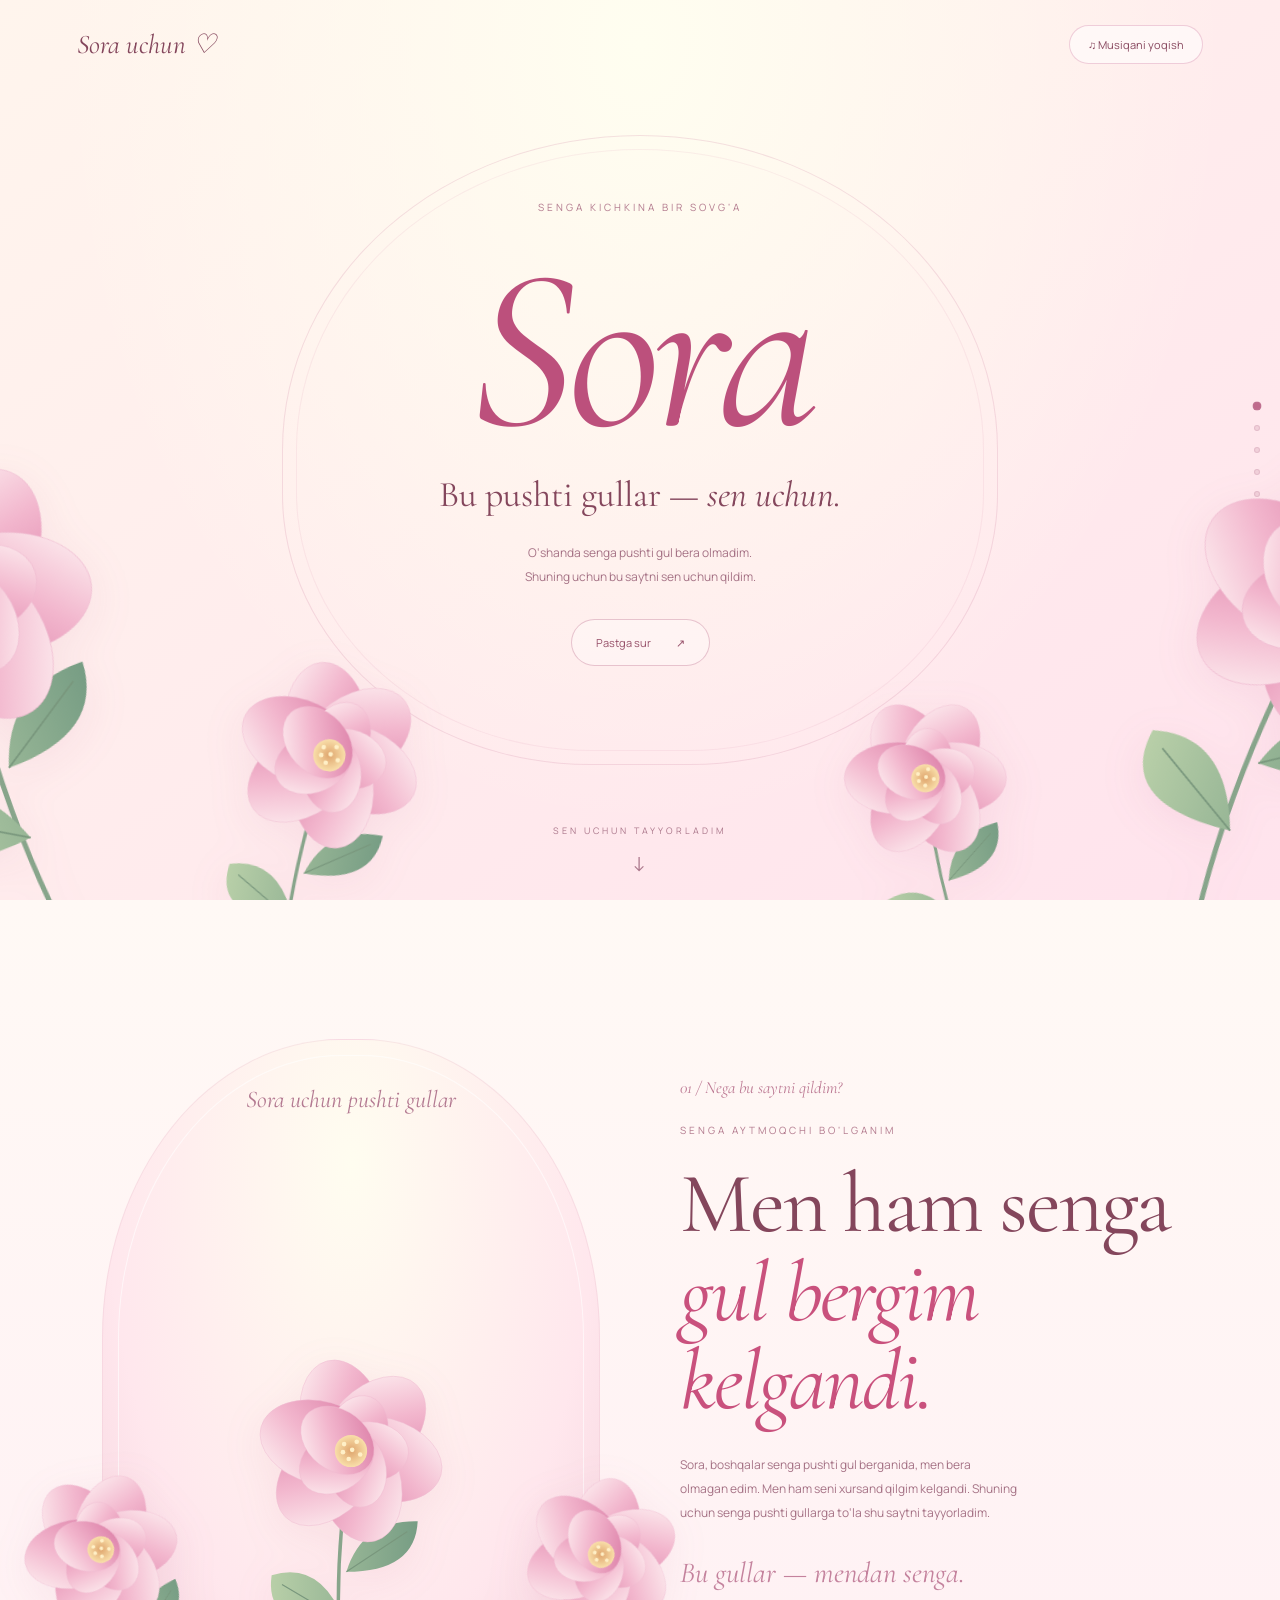
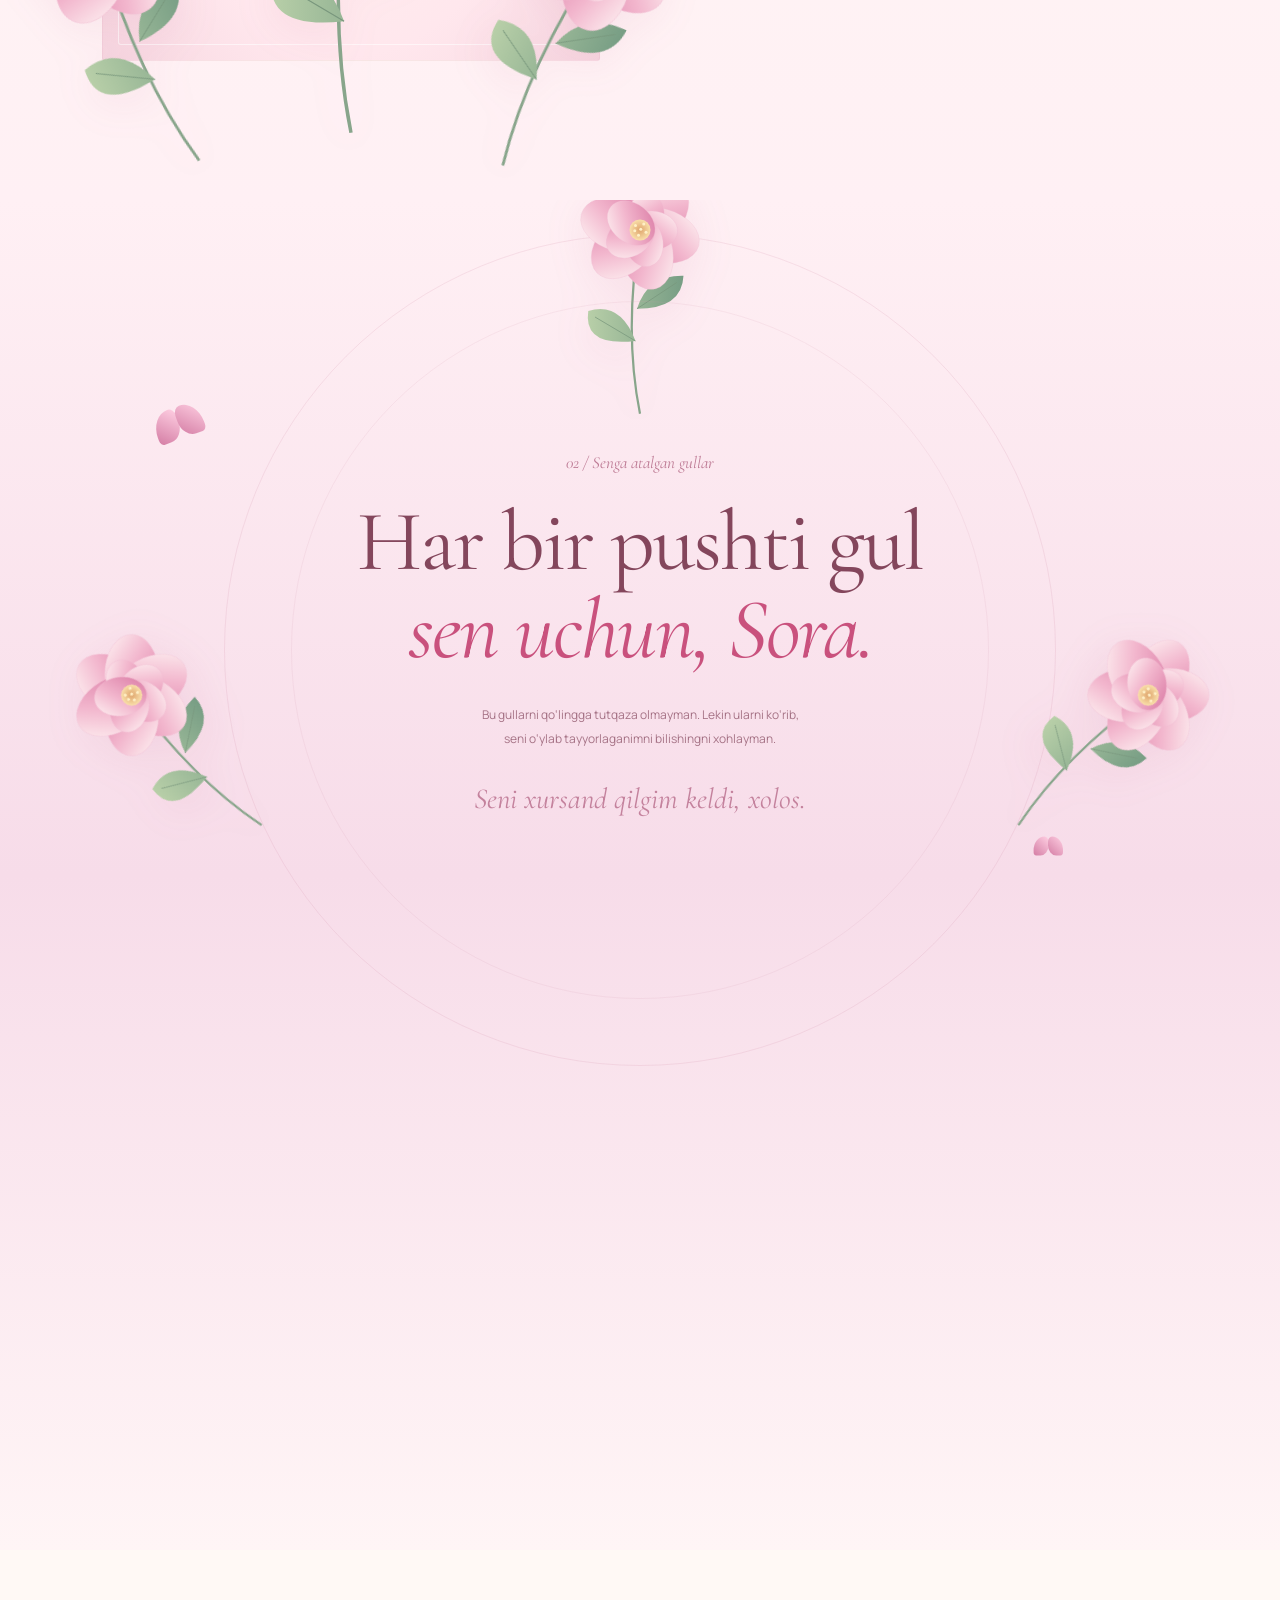
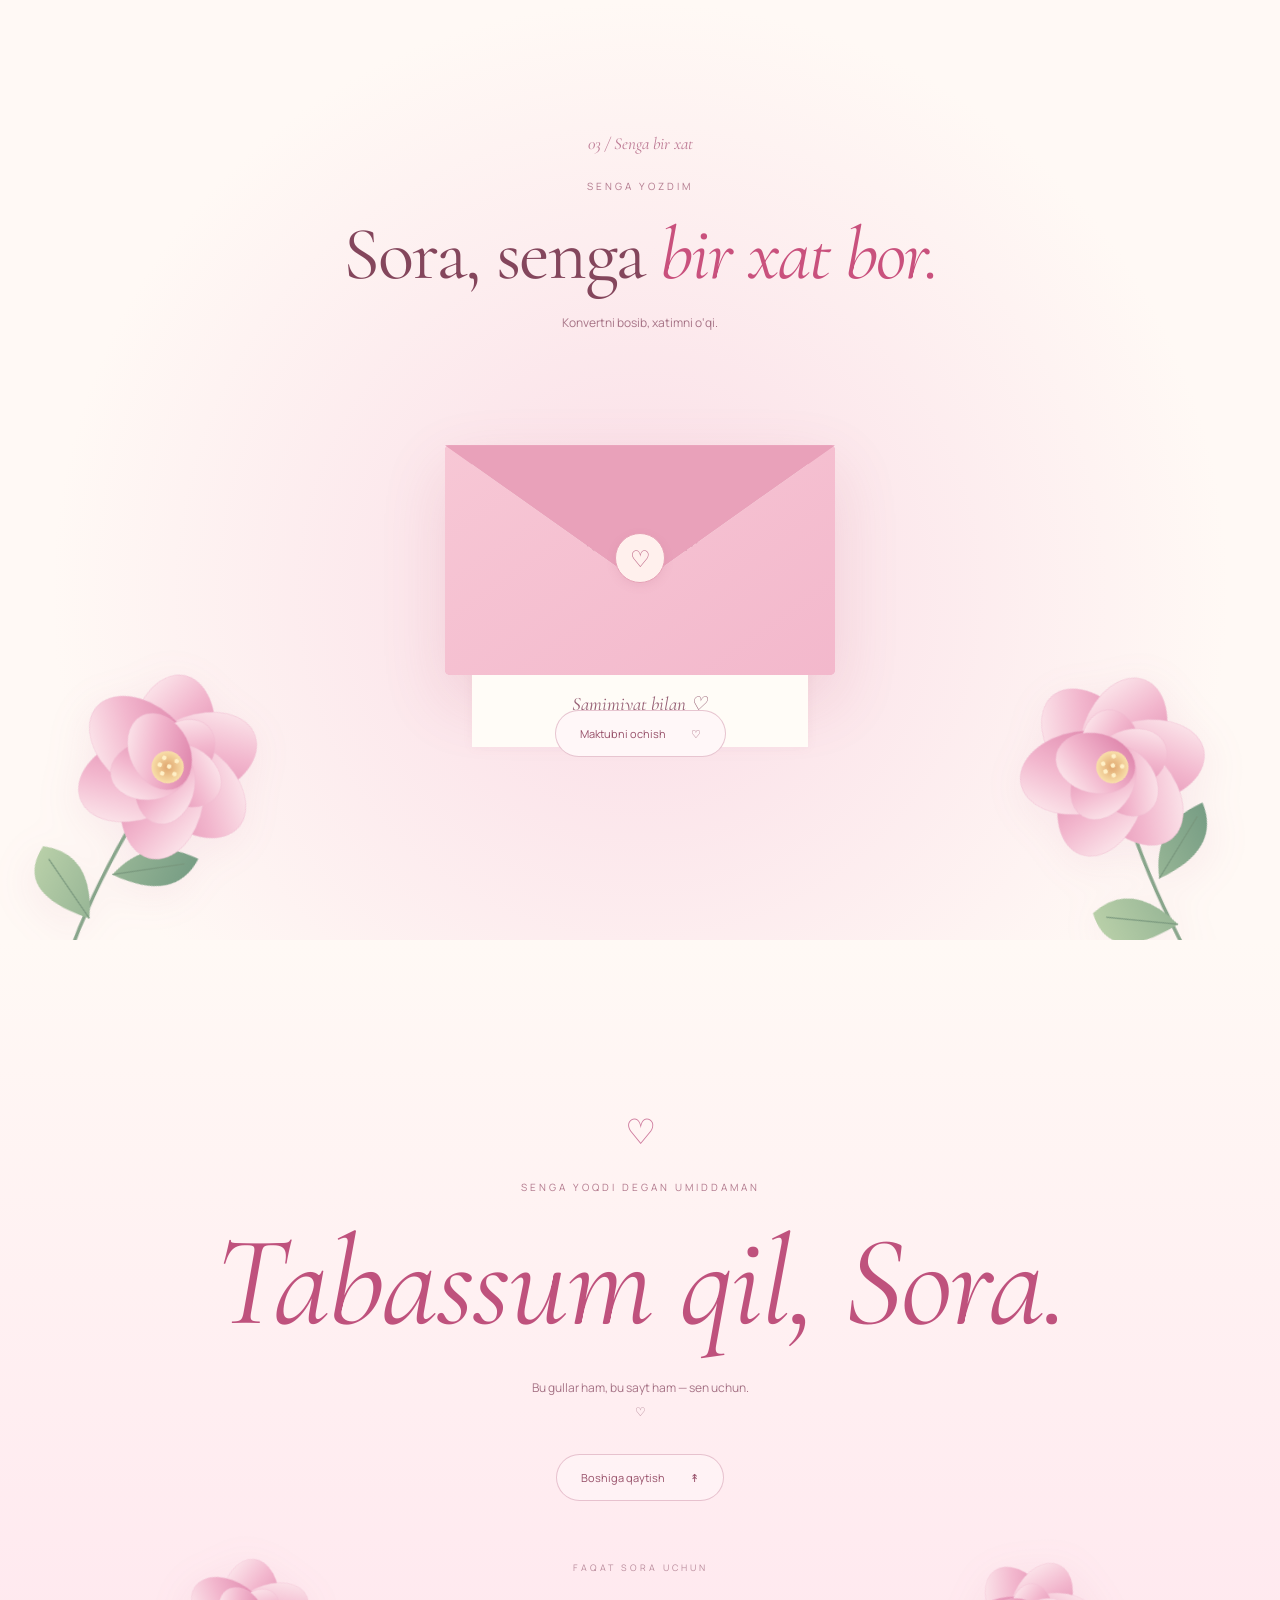
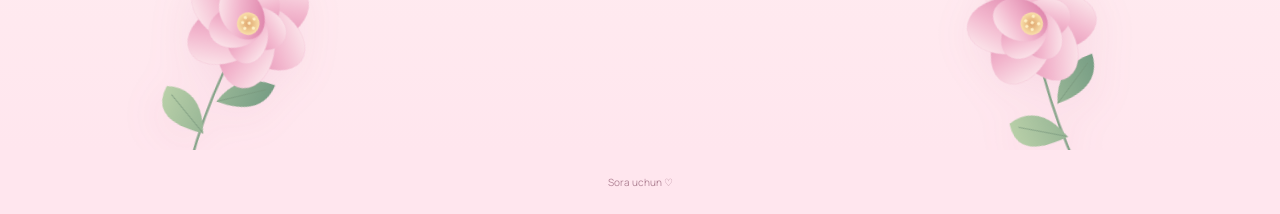
==== index.html @ 1d46b627 "Add Sora pink flower website" ====
<!doctype html><html lang="uz"><head><meta charset="utf-8"><meta name="viewport" content="width=device-width,initial-scale=1"><meta name="theme-color" content="#fff0f4"><title>Sora uchun</title><style>
@import url('https://fonts.googleapis.com/css2?family=Cormorant+Garamond:ital,wght@0,400;0,500;1,400;1,500&family=Manrope:wght@400;500&display=swap');
*{box-sizing:border-box}html{scroll-behavior:smooth;scroll-snap-type:y proximity}body{margin:0;background:#fff9f5;color:#84465c;font:13px Manrope,Arial,sans-serif;overflow-x:hidden}button,a{-webkit-tap-highlight-color:transparent}button{font:inherit;cursor:pointer}a{color:inherit;text-decoration:none}button:focus-visible,a:focus-visible{outline:3px solid #b34a74;outline-offset:5px}header{position:absolute;top:0;left:0;right:0;display:flex;justify-content:space-between;align-items:center;padding:25px 6vw;z-index:5}.brand{font:italic 27px 'Cormorant Garamond',Georgia,serif}.sound{border:1px solid #ce779c55;border-radius:30px;background:#fff8;color:#88485f;padding:11px 18px;font-size:11px}.scene{position:relative;isolation:isolate;min-height:100svh;display:grid;place-items:center;padding:100px 8vw;overflow:hidden;scroll-snap-align:start}.hero{background:radial-gradient(ellipse at 50% 5%,#fffef0,transparent 65%),linear-gradient(145deg,#fff5ed,#ffe3ed)}.hero:before{content:'';position:absolute;inset:15% 22%;border-radius:50% 50% 43% 43%;border:1px solid #d592ad44;z-index:-1}.hero:after{content:'';position:absolute;inset:calc(15% + 14px) calc(22% + 14px);border-radius:50% 50% 43% 43%;border:1px solid #d592ad22;z-index:-1}.hero-content{text-align:center;position:relative;z-index:3;padding-bottom:35px}.eyebrow{font-size:10px;letter-spacing:3px;text-transform:uppercase;color:#b2798d}h1,h2,.poem,.signature{font-family:'Cormorant Garamond',Georgia,serif;font-weight:400}h1{font-size:clamp(130px,18vw,230px);line-height:.8;font-style:italic;letter-spacing:-7px;margin:45px 0 30px;color:#bc507c}.subtitle{font:36px 'Cormorant Garamond',Georgia,serif;margin:0 0 25px}.copy{font-size:12px;line-height:2;max-width:340px;color:#a67386;margin:0 auto}.button{display:inline-flex;align-items:center;justify-content:center;gap:25px;border:1px solid #c2799566;border-radius:40px;background:#fff5;color:#975069;padding:15px 24px;margin-top:30px;font-size:11px;transition:transform .3s,background .3s}.button:hover{transform:translateY(-3px);background:#fff}.hint{position:absolute;bottom:24px;left:0;right:0;text-align:center;font-size:9px;letter-spacing:3px;z-index:4;color:#ab778b}.hint span{display:block;font-size:20px;margin-top:12px;animation:bob 2s ease-in-out infinite}.flower{position:absolute;width:var(--size,220px);height:calc(var(--size,220px)*1.8);transform-origin:50% 95%;animation:sway var(--speed,7s) ease-in-out infinite alternate;filter:drop-shadow(0 10px 20px #b84d7a15);pointer-events:none;overflow:visible}.bloom{transform-origin:100px 100px;transform:scale(var(--bloom,1));transition:transform 1.8s cubic-bezier(.2,.8,.2,1)}.f1{--size:340px;bottom:-115px;left:-75px;rotate:-20deg;--speed:9s}.f2{--size:230px;bottom:-150px;left:13%;rotate:10deg}.f3{--size:340px;bottom:-115px;right:-75px;rotate:20deg;--speed:8s}.f4{--size:200px;bottom:-130px;right:15%;rotate:-15deg;--speed:6s}.petals{position:fixed;inset:0;pointer-events:none;overflow:hidden;z-index:6}.petal{position:absolute;border-radius:80% 5% 70% 20%;background:linear-gradient(135deg,#fff5f8,#e99ab9);width:13px;height:20px;left:var(--left);opacity:0;animation:fall var(--duration) linear infinite;animation-delay:var(--delay)}h2{font-size:clamp(48px,6.7vw,90px);line-height:1.03;letter-spacing:-2px;margin:23px 0 28px}h2 em{color:#c9517d;font-weight:400}.chapter{font:italic 17px 'Cormorant Garamond',Georgia,serif;color:#bd7a94;display:block;margin-bottom:25px}.garden{background:linear-gradient(#fff9f5,#fff0f4)}.layout{display:grid;grid-template-columns:1fr 1fr;align-items:center;gap:80px;width:100%;max-width:1100px}.portrait{position:relative;aspect-ratio:4/5;min-height:400px;border-radius:48% 48% 3px 3px;border:1px solid #e5b6c644;background:radial-gradient(ellipse at 50% 20%,#fffdf0,#ffe7ed 70%,#f6d5df)}.portrait:before{content:'';position:absolute;inset:15px;border:1px solid #fff9;border-radius:inherit}.art-note{position:absolute;top:45px;left:0;right:0;text-align:center;font:italic 24px 'Cormorant Garamond',Georgia,serif;color:#b37991}.portrait .flower{bottom:-90px;left:calc(50% - 115px);--size:230px}.portrait .left{left:0;bottom:-115px;--size:190px;rotate:-25deg}.portrait .right{left:auto;right:0;bottom:-120px;--size:190px;rotate:25deg}.garden .copy{margin-left:0}.poem{font-size:29px;font-style:italic;color:#c4829d;line-height:1.4;margin-top:28px}.reveal{opacity:0;transform:translateY(45px);transition:opacity 1.2s,transform 1.2s}.in-view .reveal{opacity:1;transform:translateY(0)}.delay{transition-delay:.25s}.garden:not(.in-view){--bloom:.1}.dream{display:block;padding:0;min-height:150svh;background:linear-gradient(#fff0f4,#f7dce9,#fff5f6);overflow:clip}.sticky{position:sticky;top:0;height:100svh;display:grid;place-items:center;overflow:hidden}.dream-copy{position:relative;text-align:center;max-width:700px;padding:40px;z-index:3}.orbit{position:absolute;width:65vw;height:65vw;max-width:850px;max-height:850px;border:1px solid #d494ad33;border-radius:50%;transform:rotate(calc(var(--dream,0)*55deg))}.orbit:after{content:'';position:absolute;inset:8%;border:1px solid #d494ad22;border-radius:50%}.orbit .flower{--size:150px;left:calc(50% - 75px);top:-80px;animation:none}.orbit .right{left:auto;right:-40px;top:40%;rotate:45deg}.orbit .left{left:-40px;top:40%;rotate:-45deg}.butterfly{position:absolute;width:48px;height:32px;left:12%;top:23%;z-index:2;transform:translate(calc(var(--dream,0)*55vw),calc(var(--dream,0)*25vh)) rotate(-20deg)}.butterfly:before,.butterfly:after{content:'';position:absolute;width:25px;height:32px;background:linear-gradient(45deg,#d47da4,#ffd0e3);border-radius:80% 30% 60% 20%;transform-origin:right center;animation:wing 1.1s ease-in-out infinite alternate}.butterfly:after{left:24px;transform-origin:left center;border-radius:30% 80% 20% 60%;animation-name:wingR}.butterfly.second{left:80%;top:70%;scale:.6;transform:translate(calc(var(--dream,0)*-40vw),calc(var(--dream,0)*-20vh))}.letter-scene{background:radial-gradient(ellipse at 50% 65%,#fadce6,transparent 65%),#fff9f5;display:flex;flex-direction:column;justify-content:center;text-align:center;min-height:110svh}.letter-scene h2{font-size:clamp(44px,6vw,75px);margin-bottom:18px}.envelope-wrap{position:relative;width:min(390px,82vw);margin:110px 0 25px;perspective:1000px}.envelope{position:relative;height:230px;background:#efb2c7;border-radius:5px;box-shadow:0 25px 65px #ba567829}.envelope:before{content:'';position:absolute;inset:0;background:linear-gradient(145deg,#f7c7d5,#f3b8cc);clip-path:polygon(0 0,50% 60%,100% 0,100% 100%,0 100%);z-index:3;border-radius:5px}.flap{position:absolute;inset:0;background:#e9a1ba;clip-path:polygon(0 0,100% 0,50% 60%);transform-origin:top;transition:transform .7s,z-index .2s .3s;z-index:5}.seal{position:absolute;top:88px;left:calc(50% - 25px);width:50px;height:50px;z-index:6;border-radius:50%;border:1px solid #e6a1b6;background:#fff0ed;color:#bf6a89;font-size:23px;box-shadow:0 3px 10px #b4617c20;transition:opacity .3s}.letter-paper{position:absolute;left:7%;top:15px;width:86%;padding:25px 22px 32px;background:#fffcf7;color:#955e73;box-shadow:0 0 10px #b36d7d10;transition:transform 1s .35s;z-index:2;min-height:190px}.letter-paper h3{font:italic 29px 'Cormorant Garamond',Georgia,serif;margin:0 0 12px}.letter-paper p{font:21px/1.35 'Cormorant Garamond',Georgia,serif;margin:0}.signature{display:block;margin-top:18px;font-size:19px;font-style:italic}.open .flap{transform:rotateX(180deg);z-index:1}.open .seal{opacity:0;pointer-events:none}.open .letter-paper{transform:translateY(-185px);z-index:4}.letter-scene .button{position:relative;z-index:7;background:#fff7f8;margin-top:10px}.letter-scene .flower{bottom:-100px;--size:230px}.left-flower{left:-65px;rotate:25deg}.right-flower{right:-65px;rotate:-25deg}.final{min-height:90svh;background:linear-gradient(#fff9f5,#ffe6ee);text-align:center}.final h2{font-size:clamp(65px,10vw,135px);font-style:italic;color:#bf527d}.heart{display:block;font-size:35px;color:#cd789b;animation:heartbeat 2.5s ease-in-out infinite;margin-bottom:25px}.endnote{font-size:9px;letter-spacing:3px;color:#ba8c9c;margin-top:60px}.final .flower{--size:160px;bottom:-70px}.final .left{left:8%;rotate:20deg}.final .right{right:8%;rotate:-20deg}.dots{position:fixed;right:20px;top:50%;transform:translateY(-50%);display:grid;gap:16px;z-index:10}.dots a{width:6px;height:6px;border-radius:50%;background:#d6a1b555;border:1px solid #bd809944;transition:transform .3s,background .3s}.dots a.active{background:#c06a8c;transform:scale(1.5)}.top-progress{position:fixed;top:0;left:0;height:2px;background:#d77c9f;width:calc(var(--progress,0)*100%);z-index:20}.burst{position:fixed;color:#dc85aa;font-size:23px;z-index:12;pointer-events:none;animation:burst 1.5s ease-out forwards}.defs{position:absolute;width:0;height:0;overflow:hidden}footer{text-align:center;background:#ffe6ee;padding:25px;color:#b18496;font-size:10px}
@keyframes sway{from{transform:rotate(-5deg)}to{transform:rotate(5deg)}}@keyframes bob{50%{transform:translateY(7px)}}@keyframes fall{0%{transform:translate(0,-10vh) rotate(0);opacity:0}10%{opacity:.65}90%{opacity:.6}100%{transform:translate(120px,110vh) rotate(480deg);opacity:0}}@keyframes wing{to{transform:rotateY(65deg)}}@keyframes wingR{to{transform:rotateY(-65deg)}}@keyframes heartbeat{50%{transform:scale(1.15)}}@keyframes burst{to{transform:translate(var(--dx),-130px) rotate(40deg);opacity:0}}
@media(max-width:700px){header{padding:22px 6vw}.brand{font-size:23px}.scene{padding:90px 8vw}.hero-content{padding-bottom:65px}.hero:before{inset:18% 8%}.hero:after{inset:calc(18% + 12px) calc(8% + 12px)}h1{font-size:135px}.subtitle{font-size:30px}.eyebrow{font-size:8px;letter-spacing:2.5px}.hero .copy{font-size:11px;max-width:250px}.f1,.f3{--size:190px;bottom:-70px}.f2,.f4{--size:135px;bottom:-100px}.f2{left:16%}.f4{right:12%}.layout{grid-template-columns:1fr;gap:38px}.portrait{aspect-ratio:1/1;min-height:300px;max-width:370px;width:100%;margin:auto}.portrait .flower{--size:180px;left:calc(50% - 90px);bottom:-75px}.portrait .left,.portrait .right{--size:145px;bottom:-95px}.portrait .left{left:0}.portrait .right{left:auto}.garden-copy{text-align:center}.garden .copy{margin:auto}h2{font-size:54px}.chapter{margin-bottom:14px}.poem{font-size:26px}.dream{padding:0}.dream-copy{padding:35px}.orbit{width:115vw;height:115vw}.orbit .flower{--size:105px;top:-55px}.orbit .left{left:-20px;top:60%}.orbit .right{right:-20px;top:10%}.butterfly{scale:.7;top:18%}.envelope{height:210px}.letter-paper{padding:20px 18px 28px}.letter-paper p{font-size:20px}.letter-scene .flower{--size:150px}.letter-scene{padding-top:90px}.final h2{font-size:75px}.final .flower{--size:125px}.final .left{left:-20px}.final .right{right:-20px}.dots{right:10px;gap:13px}.dots a{width:4px;height:4px}.sound{font-size:10px;padding:10px 13px}}@media(prefers-reduced-motion:reduce){html{scroll-behavior:auto}.flower,.petal,.butterfly:before,.butterfly:after,.heart,.hint span{animation:none}.petals,.burst{display:none}.reveal{opacity:1;transform:none;transition:none}.bloom,.flap,.letter-paper{transition:none}.butterfly,.orbit{transform:none!important}}
</style></head><body>
<svg class="defs" aria-hidden="true"><defs><linearGradient id="petal" x1="0" y1="0" x2="1" y2="1"><stop stop-color="#fff6f5"/><stop offset=".45" stop-color="#f2b6cd"/><stop offset="1" stop-color="#d977a2"/></linearGradient><linearGradient id="leaf"><stop stop-color="#b8cfa8"/><stop offset="1" stop-color="#779d84"/></linearGradient><radialGradient id="center"><stop stop-color="#dfa56d"/><stop offset="1" stop-color="#f9dfaa"/></radialGradient><symbol id="rose" viewBox="0 0 200 360"><path d="M100 345Q78 235 100 102" fill="none" stroke="#88a58b" stroke-width="3"/><path d="M94 248Q24 256 31 208Q74 195 94 248M96 205Q156 205 158 161Q110 160 96 205" fill="url(#leaf)"/><path d="M94 248L40 216M96 205L149 170" fill="none" stroke="#79977d"/><g class="bloom"><g fill="url(#petal)" stroke="#efbad0" stroke-width=".4"><ellipse cx="100" cy="73" rx="36" ry="54" transform="rotate(-15 100 100)"/><ellipse cx="100" cy="73" rx="36" ry="54" transform="rotate(45 100 100)"/><ellipse cx="100" cy="73" rx="36" ry="54" transform="rotate(105 100 100)"/><ellipse cx="100" cy="73" rx="36" ry="54" transform="rotate(165 100 100)"/><ellipse cx="100" cy="73" rx="36" ry="54" transform="rotate(225 100 100)"/><ellipse cx="100" cy="73" rx="36" ry="54" transform="rotate(285 100 100)"/><ellipse cx="100" cy="85" rx="26" ry="35" transform="rotate(20 100 100)"/><ellipse cx="100" cy="85" rx="26" ry="35" transform="rotate(92 100 100)"/><ellipse cx="100" cy="85" rx="26" ry="35" transform="rotate(164 100 100)"/><ellipse cx="100" cy="85" rx="26" ry="35" transform="rotate(236 100 100)"/><ellipse cx="100" cy="85" rx="26" ry="35" transform="rotate(308 100 100)"/></g><circle cx="100" cy="100" r="14" fill="url(#center)"/><g fill="#fff0c7"><circle cx="94" cy="94" r="2"/><circle cx="105" cy="92" r="2"/><circle cx="108" cy="103" r="2"/><circle cx="98" cy="107" r="2"/><circle cx="93" cy="101" r="2"/><circle cx="101" cy="99" r="2"/></g></g></symbol></defs></svg>
<div class="top-progress" aria-hidden="true"></div><div class="petals" id="petals" aria-hidden="true"></div><header><a class="brand" href="#sora">Sora uchun ♡</a><button class="sound" id="sound" aria-pressed="false">♫ Musiqani yoqish</button></header><nav class="dots" aria-label="Hikoya sahnalari"><a href="#sora" aria-label="Boshlanish" class="active"></a><a href="#garden" aria-label="Gullar"></a><a href="#dream" aria-label="Xayol"></a><a href="#letter" aria-label="Maktub"></a><a href="#end" aria-label="Yakun"></a></nav>
<main><section class="scene hero in-view" id="sora"><div class="hero-content"><div class="eyebrow">Senga kichkina bir sovg‘a</div><h1>Sora</h1><p class="subtitle">Bu pushti gullar — <em>sen uchun.</em></p><p class="copy">O‘shanda senga pushti gul bera olmadim.<br>Shuning uchun bu saytni sen uchun qildim.</p><a class="button" href="#garden">Pastga sur <span>↗</span></a></div><svg class="flower f1" aria-hidden="true"><use href="#rose"/></svg><svg class="flower f2" aria-hidden="true"><use href="#rose"/></svg><svg class="flower f3" aria-hidden="true"><use href="#rose"/></svg><svg class="flower f4" aria-hidden="true"><use href="#rose"/></svg><a class="hint" href="#garden">SEN UCHUN TAYYORLADIM<span>↓</span></a></section>
<section class="scene garden" id="garden"><div class="layout"><div class="portrait reveal"><div class="art-note">Sora uchun pushti gullar</div><svg class="flower left" aria-hidden="true"><use href="#rose"/></svg><svg class="flower right" aria-hidden="true"><use href="#rose"/></svg><svg class="flower" aria-hidden="true"><use href="#rose"/></svg></div><div class="garden-copy reveal delay"><span class="chapter">01 / Nega bu saytni qildim?</span><div class="eyebrow">Senga aytmoqchi bo‘lganim</div><h2>Men ham senga<br><em>gul bergim kelgandi.</em></h2><p class="copy">Sora, boshqalar senga pushti gul berganida, men bera olmagan edim. Men ham seni xursand qilgim kelgandi. Shuning uchun senga pushti gullarga to‘la shu saytni tayyorladim.</p><p class="poem">Bu gullar — mendan senga.</p></div></div></section>
<section class="scene dream" id="dream"><div class="sticky"><div class="orbit" aria-hidden="true"><svg class="flower"><use href="#rose"/></svg><svg class="flower right"><use href="#rose"/></svg><svg class="flower left"><use href="#rose"/></svg></div><div class="butterfly" aria-hidden="true"></div><div class="butterfly second" aria-hidden="true"></div><div class="dream-copy reveal"><span class="chapter">02 / Senga atalgan gullar</span><h2>Har bir pushti gul<br><em>sen uchun, Sora.</em></h2><p class="copy">Bu gullarni qo‘lingga tutqaza olmayman. Lekin ularni ko‘rib, seni o‘ylab tayyorlaganimni bilishingni xohlayman.</p><p class="poem">Seni xursand qilgim keldi, xolos.</p></div></div></section>
<section class="scene letter-scene" id="letter"><div class="reveal"><span class="chapter">03 / Senga bir xat</span><div class="eyebrow">Senga yozdim</div><h2>Sora, senga <em>bir xat bor.</em></h2><p class="copy">Konvertni bosib, xatimni o‘qi.</p></div><div class="envelope-wrap" id="envelope"><div class="envelope"><div class="flap"></div><article class="letter-paper" id="letterText" aria-hidden="true"><h3>Aziz Sora,</h3><p>Senga pushti gul bera olmaganim esimda qolgandi. Shu sabab bu saytni sen uchun qildim. Ko‘rib ozgina bo‘lsa ham xursand bo‘lsang, men ham xursandman.</p><span class="signature">Samimiyat bilan ♡</span></article><button class="seal" id="seal" aria-label="Sora uchun maktubni ochish">♡</button></div></div><button class="button" id="openLetter" aria-expanded="false" aria-controls="letterText">Maktubni ochish <span>♡</span></button><svg class="flower left-flower" aria-hidden="true"><use href="#rose"/></svg><svg class="flower right-flower" aria-hidden="true"><use href="#rose"/></svg></section>
<section class="scene final" id="end"><div class="reveal"><span class="heart" aria-hidden="true">♡</span><div class="eyebrow">Senga yoqdi degan umiddaman</div><h2>Tabassum qil, Sora.</h2><p class="copy">Bu gullar ham, bu sayt ham — sen uchun.<br>♡</p><a class="button" href="#sora">Boshiga qaytish <span>↟</span></a><p class="endnote">FAQAT SORA UCHUN</p></div><svg class="flower left" aria-hidden="true"><use href="#rose"/></svg><svg class="flower right" aria-hidden="true"><use href="#rose"/></svg></section></main><footer>Sora uchun ♡</footer>
<script>
const reduce=matchMedia('(prefers-reduced-motion: reduce)').matches;if(!reduce){for(let i=0;i<20;i++){const p=document.createElement('i');p.className='petal';p.style.cssText=`--left:${i*5}%;--duration:${12+i%7*1.7}s;--delay:${-i*2.3}s;width:${9+i%5*2}px;height:${14+i%5*3}px`;document.getElementById('petals').appendChild(p)}}
const scenes=[...document.querySelectorAll('.scene')],dots=[...document.querySelectorAll('.dots a')];const observer=new IntersectionObserver(entries=>{entries.forEach(e=>{if(e.isIntersecting)e.target.classList.add('in-view')})},{threshold:.15});scenes.forEach(s=>observer.observe(s));let queued=false;function frame(){queued=false;const height=document.documentElement.scrollHeight-innerHeight;document.documentElement.style.setProperty('--progress',height>0?scrollY/height:0);const dream=document.getElementById('dream'),r=dream.getBoundingClientRect();dream.style.setProperty('--dream',Math.max(0,Math.min(1,(innerHeight-r.top)/(innerHeight+r.height))));let active=0;scenes.forEach((s,i)=>{if(s.getBoundingClientRect().top<innerHeight*.55)active=i});dots.forEach((d,i)=>{d.classList.toggle('active',i===active);if(i===active)d.setAttribute('aria-current','step');else d.removeAttribute('aria-current')})}addEventListener('scroll',()=>{if(!queued){queued=true;requestAnimationFrame(frame)}},{passive:true});addEventListener('resize',frame);frame();
let opened=false;function toggleLetter(){opened=!opened;document.getElementById('envelope').classList.toggle('open',opened);document.getElementById('openLetter').setAttribute('aria-expanded',String(opened));document.getElementById('letterText').setAttribute('aria-hidden',String(!opened));document.getElementById('openLetter').innerHTML=opened?'Maktubni yopish <span>♡</span>':'Maktubni ochish <span>♡</span>';if(opened&&!reduce){for(let i=0;i<14;i++){const h=document.createElement('span');h.className='burst';h.textContent=i%3?'♡':'✿';h.style.cssText=`left:${35+Math.random()*30}%;top:${35+Math.random()*30}%;--dx:${(Math.random()-.5)*180}px;animation-delay:${i*.035}s`;document.body.appendChild(h);setTimeout(()=>h.remove(),2300)}}}document.getElementById('openLetter').onclick=toggleLetter;document.getElementById('seal').onclick=toggleLetter;
let ctx,musicOn=false,musicTimer,master,noteIndex=0;const sound=document.getElementById('sound'),notes=[523.25,659.25,783.99,659.25,587.33,698.46,880,698.46,523.25,659.25,783.99,1046.5,880,783.99,659.25,587.33];function note(){if(!musicOn||document.hidden)return;const now=ctx.currentTime,osc=ctx.createOscillator(),gain=ctx.createGain();osc.type='sine';osc.frequency.value=notes[noteIndex++%notes.length];gain.gain.setValueAtTime(0,now);gain.gain.linearRampToValueAtTime(.12,now+.035);gain.gain.exponentialRampToValueAtTime(.001,now+2.2);osc.connect(gain);gain.connect(master);osc.start(now);osc.stop(now+2.3)}sound.onclick=async()=>{try{if(!ctx){ctx=new(window.AudioContext||window.webkitAudioContext)();master=ctx.createGain();master.gain.value=.3;master.connect(ctx.destination)}if(ctx.state==='suspended')await ctx.resume();musicOn=!musicOn;clearInterval(musicTimer);if(musicOn){master.gain.setTargetAtTime(.3,ctx.currentTime,.2);note();musicTimer=setInterval(note,680)}else master.gain.setTargetAtTime(0,ctx.currentTime,.15);sound.textContent=musicOn?'Ⅱ Musiqani o‘chirish':'♫ Musiqani yoqish';sound.setAttribute('aria-pressed',String(musicOn))}catch{sound.textContent='Musiqa bu brauzerda ishlamadi'}};document.addEventListener('visibilitychange',()=>{if(ctx)master.gain.setTargetAtTime(document.hidden||!musicOn?0:.3,ctx.currentTime,.15)});
</script></body></html>
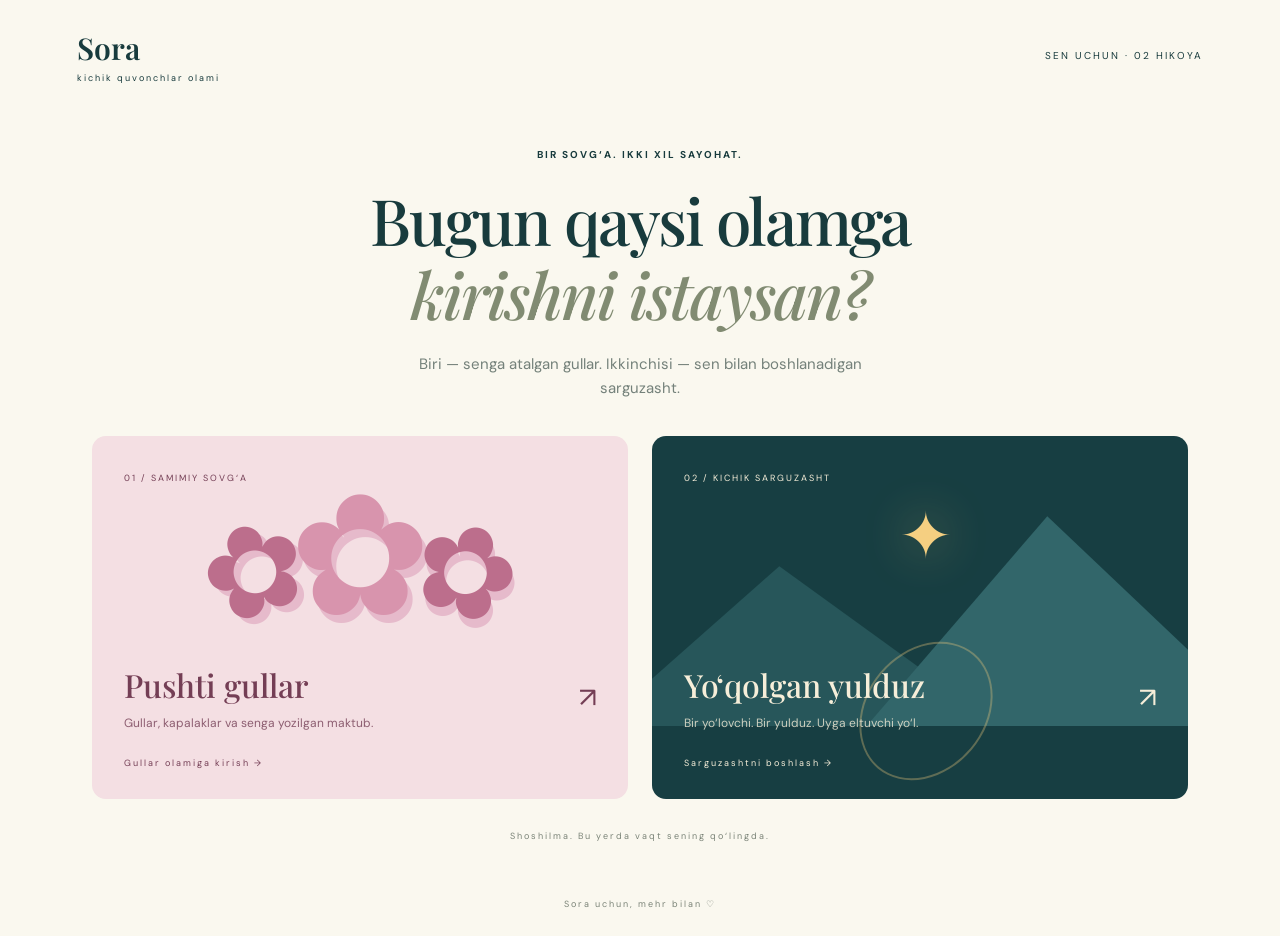
==== commit c590b5e5: "Add two-world landing page and original Uzbek scroll adventure" ====
--- a/index.html
+++ b/index.html
@@ -1,20 +1,6 @@
-<!doctype html><html lang="uz"><head><meta charset="utf-8"><meta name="viewport" content="width=device-width,initial-scale=1"><meta name="theme-color" content="#fff0f4"><title>Sora uchun</title><style>
-@import url('https://fonts.googleapis.com/css2?family=Cormorant+Garamond:ital,wght@0,400;0,500;1,400;1,500&family=Manrope:wght@400;500&display=swap');
-*{box-sizing:border-box}html{scroll-behavior:smooth;scroll-snap-type:y proximity}body{margin:0;background:#fff9f5;color:#84465c;font:13px Manrope,Arial,sans-serif;overflow-x:hidden}button,a{-webkit-tap-highlight-color:transparent}button{font:inherit;cursor:pointer}a{color:inherit;text-decoration:none}button:focus-visible,a:focus-visible{outline:3px solid #b34a74;outline-offset:5px}header{position:absolute;top:0;left:0;right:0;display:flex;justify-content:space-between;align-items:center;padding:25px 6vw;z-index:5}.brand{font:italic 27px 'Cormorant Garamond',Georgia,serif}.sound{border:1px solid #ce779c55;border-radius:30px;background:#fff8;color:#88485f;padding:11px 18px;font-size:11px}.scene{position:relative;isolation:isolate;min-height:100svh;display:grid;place-items:center;padding:100px 8vw;overflow:hidden;scroll-snap-align:start}.hero{background:radial-gradient(ellipse at 50% 5%,#fffef0,transparent 65%),linear-gradient(145deg,#fff5ed,#ffe3ed)}.hero:before{content:'';position:absolute;inset:15% 22%;border-radius:50% 50% 43% 43%;border:1px solid #d592ad44;z-index:-1}.hero:after{content:'';position:absolute;inset:calc(15% + 14px) calc(22% + 14px);border-radius:50% 50% 43% 43%;border:1px solid #d592ad22;z-index:-1}.hero-content{text-align:center;position:relative;z-index:3;padding-bottom:35px}.eyebrow{font-size:10px;letter-spacing:3px;text-transform:uppercase;color:#b2798d}h1,h2,.poem,.signature{font-family:'Cormorant Garamond',Georgia,serif;font-weight:400}h1{font-size:clamp(130px,18vw,230px);line-height:.8;font-style:italic;letter-spacing:-7px;margin:45px 0 30px;color:#bc507c}.subtitle{font:36px 'Cormorant Garamond',Georgia,serif;margin:0 0 25px}.copy{font-size:12px;line-height:2;max-width:340px;color:#a67386;margin:0 auto}.button{display:inline-flex;align-items:center;justify-content:center;gap:25px;border:1px solid #c2799566;border-radius:40px;background:#fff5;color:#975069;padding:15px 24px;margin-top:30px;font-size:11px;transition:transform .3s,background .3s}.button:hover{transform:translateY(-3px);background:#fff}.hint{position:absolute;bottom:24px;left:0;right:0;text-align:center;font-size:9px;letter-spacing:3px;z-index:4;color:#ab778b}.hint span{display:block;font-size:20px;margin-top:12px;animation:bob 2s ease-in-out infinite}.flower{position:absolute;width:var(--size,220px);height:calc(var(--size,220px)*1.8);transform-origin:50% 95%;animation:sway var(--speed,7s) ease-in-out infinite alternate;filter:drop-shadow(0 10px 20px #b84d7a15);pointer-events:none;overflow:visible}.bloom{transform-origin:100px 100px;transform:scale(var(--bloom,1));transition:transform 1.8s cubic-bezier(.2,.8,.2,1)}.f1{--size:340px;bottom:-115px;left:-75px;rotate:-20deg;--speed:9s}.f2{--size:230px;bottom:-150px;left:13%;rotate:10deg}.f3{--size:340px;bottom:-115px;right:-75px;rotate:20deg;--speed:8s}.f4{--size:200px;bottom:-130px;right:15%;rotate:-15deg;--speed:6s}.petals{position:fixed;inset:0;pointer-events:none;overflow:hidden;z-index:6}.petal{position:absolute;border-radius:80% 5% 70% 20%;background:linear-gradient(135deg,#fff5f8,#e99ab9);width:13px;height:20px;left:var(--left);opacity:0;animation:fall var(--duration) linear infinite;animation-delay:var(--delay)}h2{font-size:clamp(48px,6.7vw,90px);line-height:1.03;letter-spacing:-2px;margin:23px 0 28px}h2 em{color:#c9517d;font-weight:400}.chapter{font:italic 17px 'Cormorant Garamond',Georgia,serif;color:#bd7a94;display:block;margin-bottom:25px}.garden{background:linear-gradient(#fff9f5,#fff0f4)}.layout{display:grid;grid-template-columns:1fr 1fr;align-items:center;gap:80px;width:100%;max-width:1100px}.portrait{position:relative;aspect-ratio:4/5;min-height:400px;border-radius:48% 48% 3px 3px;border:1px solid #e5b6c644;background:radial-gradient(ellipse at 50% 20%,#fffdf0,#ffe7ed 70%,#f6d5df)}.portrait:before{content:'';position:absolute;inset:15px;border:1px solid #fff9;border-radius:inherit}.art-note{position:absolute;top:45px;left:0;right:0;text-align:center;font:italic 24px 'Cormorant Garamond',Georgia,serif;color:#b37991}.portrait .flower{bottom:-90px;left:calc(50% - 115px);--size:230px}.portrait .left{left:0;bottom:-115px;--size:190px;rotate:-25deg}.portrait .right{left:auto;right:0;bottom:-120px;--size:190px;rotate:25deg}.garden .copy{margin-left:0}.poem{font-size:29px;font-style:italic;color:#c4829d;line-height:1.4;margin-top:28px}.reveal{opacity:0;transform:translateY(45px);transition:opacity 1.2s,transform 1.2s}.in-view .reveal{opacity:1;transform:translateY(0)}.delay{transition-delay:.25s}.garden:not(.in-view){--bloom:.1}.dream{display:block;padding:0;min-height:150svh;background:linear-gradient(#fff0f4,#f7dce9,#fff5f6);overflow:clip}.sticky{position:sticky;top:0;height:100svh;display:grid;place-items:center;overflow:hidden}.dream-copy{position:relative;text-align:center;max-width:700px;padding:40px;z-index:3}.orbit{position:absolute;width:65vw;height:65vw;max-width:850px;max-height:850px;border:1px solid #d494ad33;border-radius:50%;transform:rotate(calc(var(--dream,0)*55deg))}.orbit:after{content:'';position:absolute;inset:8%;border:1px solid #d494ad22;border-radius:50%}.orbit .flower{--size:150px;left:calc(50% - 75px);top:-80px;animation:none}.orbit .right{left:auto;right:-40px;top:40%;rotate:45deg}.orbit .left{left:-40px;top:40%;rotate:-45deg}.butterfly{position:absolute;width:48px;height:32px;left:12%;top:23%;z-index:2;transform:translate(calc(var(--dream,0)*55vw),calc(var(--dream,0)*25vh)) rotate(-20deg)}.butterfly:before,.butterfly:after{content:'';position:absolute;width:25px;height:32px;background:linear-gradient(45deg,#d47da4,#ffd0e3);border-radius:80% 30% 60% 20%;transform-origin:right center;animation:wing 1.1s ease-in-out infinite alternate}.butterfly:after{left:24px;transform-origin:left center;border-radius:30% 80% 20% 60%;animation-name:wingR}.butterfly.second{left:80%;top:70%;scale:.6;transform:translate(calc(var(--dream,0)*-40vw),calc(var(--dream,0)*-20vh))}.letter-scene{background:radial-gradient(ellipse at 50% 65%,#fadce6,transparent 65%),#fff9f5;display:flex;flex-direction:column;justify-content:center;text-align:center;min-height:110svh}.letter-scene h2{font-size:clamp(44px,6vw,75px);margin-bottom:18px}.envelope-wrap{position:relative;width:min(390px,82vw);margin:110px 0 25px;perspective:1000px}.envelope{position:relative;height:230px;background:#efb2c7;border-radius:5px;box-shadow:0 25px 65px #ba567829}.envelope:before{content:'';position:absolute;inset:0;background:linear-gradient(145deg,#f7c7d5,#f3b8cc);clip-path:polygon(0 0,50% 60%,100% 0,100% 100%,0 100%);z-index:3;border-radius:5px}.flap{position:absolute;inset:0;background:#e9a1ba;clip-path:polygon(0 0,100% 0,50% 60%);transform-origin:top;transition:transform .7s,z-index .2s .3s;z-index:5}.seal{position:absolute;top:88px;left:calc(50% - 25px);width:50px;height:50px;z-index:6;border-radius:50%;border:1px solid #e6a1b6;background:#fff0ed;color:#bf6a89;font-size:23px;box-shadow:0 3px 10px #b4617c20;transition:opacity .3s}.letter-paper{position:absolute;left:7%;top:15px;width:86%;padding:25px 22px 32px;background:#fffcf7;color:#955e73;box-shadow:0 0 10px #b36d7d10;transition:transform 1s .35s;z-index:2;min-height:190px}.letter-paper h3{font:italic 29px 'Cormorant Garamond',Georgia,serif;margin:0 0 12px}.letter-paper p{font:21px/1.35 'Cormorant Garamond',Georgia,serif;margin:0}.signature{display:block;margin-top:18px;font-size:19px;font-style:italic}.open .flap{transform:rotateX(180deg);z-index:1}.open .seal{opacity:0;pointer-events:none}.open .letter-paper{transform:translateY(-185px);z-index:4}.letter-scene .button{position:relative;z-index:7;background:#fff7f8;margin-top:10px}.letter-scene .flower{bottom:-100px;--size:230px}.left-flower{left:-65px;rotate:25deg}.right-flower{right:-65px;rotate:-25deg}.final{min-height:90svh;background:linear-gradient(#fff9f5,#ffe6ee);text-align:center}.final h2{font-size:clamp(65px,10vw,135px);font-style:italic;color:#bf527d}.heart{display:block;font-size:35px;color:#cd789b;animation:heartbeat 2.5s ease-in-out infinite;margin-bottom:25px}.endnote{font-size:9px;letter-spacing:3px;color:#ba8c9c;margin-top:60px}.final .flower{--size:160px;bottom:-70px}.final .left{left:8%;rotate:20deg}.final .right{right:8%;rotate:-20deg}.dots{position:fixed;right:20px;top:50%;transform:translateY(-50%);display:grid;gap:16px;z-index:10}.dots a{width:6px;height:6px;border-radius:50%;background:#d6a1b555;border:1px solid #bd809944;transition:transform .3s,background .3s}.dots a.active{background:#c06a8c;transform:scale(1.5)}.top-progress{position:fixed;top:0;left:0;height:2px;background:#d77c9f;width:calc(var(--progress,0)*100%);z-index:20}.burst{position:fixed;color:#dc85aa;font-size:23px;z-index:12;pointer-events:none;animation:burst 1.5s ease-out forwards}.defs{position:absolute;width:0;height:0;overflow:hidden}footer{text-align:center;background:#ffe6ee;padding:25px;color:#b18496;font-size:10px}
-@keyframes sway{from{transform:rotate(-5deg)}to{transform:rotate(5deg)}}@keyframes bob{50%{transform:translateY(7px)}}@keyframes fall{0%{transform:translate(0,-10vh) rotate(0);opacity:0}10%{opacity:.65}90%{opacity:.6}100%{transform:translate(120px,110vh) rotate(480deg);opacity:0}}@keyframes wing{to{transform:rotateY(65deg)}}@keyframes wingR{to{transform:rotateY(-65deg)}}@keyframes heartbeat{50%{transform:scale(1.15)}}@keyframes burst{to{transform:translate(var(--dx),-130px) rotate(40deg);opacity:0}}
-@media(max-width:700px){header{padding:22px 6vw}.brand{font-size:23px}.scene{padding:90px 8vw}.hero-content{padding-bottom:65px}.hero:before{inset:18% 8%}.hero:after{inset:calc(18% + 12px) calc(8% + 12px)}h1{font-size:135px}.subtitle{font-size:30px}.eyebrow{font-size:8px;letter-spacing:2.5px}.hero .copy{font-size:11px;max-width:250px}.f1,.f3{--size:190px;bottom:-70px}.f2,.f4{--size:135px;bottom:-100px}.f2{left:16%}.f4{right:12%}.layout{grid-template-columns:1fr;gap:38px}.portrait{aspect-ratio:1/1;min-height:300px;max-width:370px;width:100%;margin:auto}.portrait .flower{--size:180px;left:calc(50% - 90px);bottom:-75px}.portrait .left,.portrait .right{--size:145px;bottom:-95px}.portrait .left{left:0}.portrait .right{left:auto}.garden-copy{text-align:center}.garden .copy{margin:auto}h2{font-size:54px}.chapter{margin-bottom:14px}.poem{font-size:26px}.dream{padding:0}.dream-copy{padding:35px}.orbit{width:115vw;height:115vw}.orbit .flower{--size:105px;top:-55px}.orbit .left{left:-20px;top:60%}.orbit .right{right:-20px;top:10%}.butterfly{scale:.7;top:18%}.envelope{height:210px}.letter-paper{padding:20px 18px 28px}.letter-paper p{font-size:20px}.letter-scene .flower{--size:150px}.letter-scene{padding-top:90px}.final h2{font-size:75px}.final .flower{--size:125px}.final .left{left:-20px}.final .right{right:-20px}.dots{right:10px;gap:13px}.dots a{width:4px;height:4px}.sound{font-size:10px;padding:10px 13px}}@media(prefers-reduced-motion:reduce){html{scroll-behavior:auto}.flower,.petal,.butterfly:before,.butterfly:after,.heart,.hint span{animation:none}.petals,.burst{display:none}.reveal{opacity:1;transform:none;transition:none}.bloom,.flap,.letter-paper{transition:none}.butterfly,.orbit{transform:none!important}}
-</style></head><body>
-<svg class="defs" aria-hidden="true"><defs><linearGradient id="petal" x1="0" y1="0" x2="1" y2="1"><stop stop-color="#fff6f5"/><stop offset=".45" stop-color="#f2b6cd"/><stop offset="1" stop-color="#d977a2"/></linearGradient><linearGradient id="leaf"><stop stop-color="#b8cfa8"/><stop offset="1" stop-color="#779d84"/></linearGradient><radialGradient id="center"><stop stop-color="#dfa56d"/><stop offset="1" stop-color="#f9dfaa"/></radialGradient><symbol id="rose" viewBox="0 0 200 360"><path d="M100 345Q78 235 100 102" fill="none" stroke="#88a58b" stroke-width="3"/><path d="M94 248Q24 256 31 208Q74 195 94 248M96 205Q156 205 158 161Q110 160 96 205" fill="url(#leaf)"/><path d="M94 248L40 216M96 205L149 170" fill="none" stroke="#79977d"/><g class="bloom"><g fill="url(#petal)" stroke="#efbad0" stroke-width=".4"><ellipse cx="100" cy="73" rx="36" ry="54" transform="rotate(-15 100 100)"/><ellipse cx="100" cy="73" rx="36" ry="54" transform="rotate(45 100 100)"/><ellipse cx="100" cy="73" rx="36" ry="54" transform="rotate(105 100 100)"/><ellipse cx="100" cy="73" rx="36" ry="54" transform="rotate(165 100 100)"/><ellipse cx="100" cy="73" rx="36" ry="54" transform="rotate(225 100 100)"/><ellipse cx="100" cy="73" rx="36" ry="54" transform="rotate(285 100 100)"/><ellipse cx="100" cy="85" rx="26" ry="35" transform="rotate(20 100 100)"/><ellipse cx="100" cy="85" rx="26" ry="35" transform="rotate(92 100 100)"/><ellipse cx="100" cy="85" rx="26" ry="35" transform="rotate(164 100 100)"/><ellipse cx="100" cy="85" rx="26" ry="35" transform="rotate(236 100 100)"/><ellipse cx="100" cy="85" rx="26" ry="35" transform="rotate(308 100 100)"/></g><circle cx="100" cy="100" r="14" fill="url(#center)"/><g fill="#fff0c7"><circle cx="94" cy="94" r="2"/><circle cx="105" cy="92" r="2"/><circle cx="108" cy="103" r="2"/><circle cx="98" cy="107" r="2"/><circle cx="93" cy="101" r="2"/><circle cx="101" cy="99" r="2"/></g></g></symbol></defs></svg>
-<div class="top-progress" aria-hidden="true"></div><div class="petals" id="petals" aria-hidden="true"></div><header><a class="brand" href="#sora">Sora uchun ♡</a><button class="sound" id="sound" aria-pressed="false">♫ Musiqani yoqish</button></header><nav class="dots" aria-label="Hikoya sahnalari"><a href="#sora" aria-label="Boshlanish" class="active"></a><a href="#garden" aria-label="Gullar"></a><a href="#dream" aria-label="Xayol"></a><a href="#letter" aria-label="Maktub"></a><a href="#end" aria-label="Yakun"></a></nav>
-<main><section class="scene hero in-view" id="sora"><div class="hero-content"><div class="eyebrow">Senga kichkina bir sovg‘a</div><h1>Sora</h1><p class="subtitle">Bu pushti gullar — <em>sen uchun.</em></p><p class="copy">O‘shanda senga pushti gul bera olmadim.<br>Shuning uchun bu saytni sen uchun qildim.</p><a class="button" href="#garden">Pastga sur <span>↗</span></a></div><svg class="flower f1" aria-hidden="true"><use href="#rose"/></svg><svg class="flower f2" aria-hidden="true"><use href="#rose"/></svg><svg class="flower f3" aria-hidden="true"><use href="#rose"/></svg><svg class="flower f4" aria-hidden="true"><use href="#rose"/></svg><a class="hint" href="#garden">SEN UCHUN TAYYORLADIM<span>↓</span></a></section>
-<section class="scene garden" id="garden"><div class="layout"><div class="portrait reveal"><div class="art-note">Sora uchun pushti gullar</div><svg class="flower left" aria-hidden="true"><use href="#rose"/></svg><svg class="flower right" aria-hidden="true"><use href="#rose"/></svg><svg class="flower" aria-hidden="true"><use href="#rose"/></svg></div><div class="garden-copy reveal delay"><span class="chapter">01 / Nega bu saytni qildim?</span><div class="eyebrow">Senga aytmoqchi bo‘lganim</div><h2>Men ham senga<br><em>gul bergim kelgandi.</em></h2><p class="copy">Sora, boshqalar senga pushti gul berganida, men bera olmagan edim. Men ham seni xursand qilgim kelgandi. Shuning uchun senga pushti gullarga to‘la shu saytni tayyorladim.</p><p class="poem">Bu gullar — mendan senga.</p></div></div></section>
-<section class="scene dream" id="dream"><div class="sticky"><div class="orbit" aria-hidden="true"><svg class="flower"><use href="#rose"/></svg><svg class="flower right"><use href="#rose"/></svg><svg class="flower left"><use href="#rose"/></svg></div><div class="butterfly" aria-hidden="true"></div><div class="butterfly second" aria-hidden="true"></div><div class="dream-copy reveal"><span class="chapter">02 / Senga atalgan gullar</span><h2>Har bir pushti gul<br><em>sen uchun, Sora.</em></h2><p class="copy">Bu gullarni qo‘lingga tutqaza olmayman. Lekin ularni ko‘rib, seni o‘ylab tayyorlaganimni bilishingni xohlayman.</p><p class="poem">Seni xursand qilgim keldi, xolos.</p></div></div></section>
-<section class="scene letter-scene" id="letter"><div class="reveal"><span class="chapter">03 / Senga bir xat</span><div class="eyebrow">Senga yozdim</div><h2>Sora, senga <em>bir xat bor.</em></h2><p class="copy">Konvertni bosib, xatimni o‘qi.</p></div><div class="envelope-wrap" id="envelope"><div class="envelope"><div class="flap"></div><article class="letter-paper" id="letterText" aria-hidden="true"><h3>Aziz Sora,</h3><p>Senga pushti gul bera olmaganim esimda qolgandi. Shu sabab bu saytni sen uchun qildim. Ko‘rib ozgina bo‘lsa ham xursand bo‘lsang, men ham xursandman.</p><span class="signature">Samimiyat bilan ♡</span></article><button class="seal" id="seal" aria-label="Sora uchun maktubni ochish">♡</button></div></div><button class="button" id="openLetter" aria-expanded="false" aria-controls="letterText">Maktubni ochish <span>♡</span></button><svg class="flower left-flower" aria-hidden="true"><use href="#rose"/></svg><svg class="flower right-flower" aria-hidden="true"><use href="#rose"/></svg></section>
-<section class="scene final" id="end"><div class="reveal"><span class="heart" aria-hidden="true">♡</span><div class="eyebrow">Senga yoqdi degan umiddaman</div><h2>Tabassum qil, Sora.</h2><p class="copy">Bu gullar ham, bu sayt ham — sen uchun.<br>♡</p><a class="button" href="#sora">Boshiga qaytish <span>↟</span></a><p class="endnote">FAQAT SORA UCHUN</p></div><svg class="flower left" aria-hidden="true"><use href="#rose"/></svg><svg class="flower right" aria-hidden="true"><use href="#rose"/></svg></section></main><footer>Sora uchun ♡</footer>
-<script>
-const reduce=matchMedia('(prefers-reduced-motion: reduce)').matches;if(!reduce){for(let i=0;i<20;i++){const p=document.createElement('i');p.className='petal';p.style.cssText=`--left:${i*5}%;--duration:${12+i%7*1.7}s;--delay:${-i*2.3}s;width:${9+i%5*2}px;height:${14+i%5*3}px`;document.getElementById('petals').appendChild(p)}}
-const scenes=[...document.querySelectorAll('.scene')],dots=[...document.querySelectorAll('.dots a')];const observer=new IntersectionObserver(entries=>{entries.forEach(e=>{if(e.isIntersecting)e.target.classList.add('in-view')})},{threshold:.15});scenes.forEach(s=>observer.observe(s));let queued=false;function frame(){queued=false;const height=document.documentElement.scrollHeight-innerHeight;document.documentElement.style.setProperty('--progress',height>0?scrollY/height:0);const dream=document.getElementById('dream'),r=dream.getBoundingClientRect();dream.style.setProperty('--dream',Math.max(0,Math.min(1,(innerHeight-r.top)/(innerHeight+r.height))));let active=0;scenes.forEach((s,i)=>{if(s.getBoundingClientRect().top<innerHeight*.55)active=i});dots.forEach((d,i)=>{d.classList.toggle('active',i===active);if(i===active)d.setAttribute('aria-current','step');else d.removeAttribute('aria-current')})}addEventListener('scroll',()=>{if(!queued){queued=true;requestAnimationFrame(frame)}},{passive:true});addEventListener('resize',frame);frame();
-let opened=false;function toggleLetter(){opened=!opened;document.getElementById('envelope').classList.toggle('open',opened);document.getElementById('openLetter').setAttribute('aria-expanded',String(opened));document.getElementById('letterText').setAttribute('aria-hidden',String(!opened));document.getElementById('openLetter').innerHTML=opened?'Maktubni yopish <span>♡</span>':'Maktubni ochish <span>♡</span>';if(opened&&!reduce){for(let i=0;i<14;i++){const h=document.createElement('span');h.className='burst';h.textContent=i%3?'♡':'✿';h.style.cssText=`left:${35+Math.random()*30}%;top:${35+Math.random()*30}%;--dx:${(Math.random()-.5)*180}px;animation-delay:${i*.035}s`;document.body.appendChild(h);setTimeout(()=>h.remove(),2300)}}}document.getElementById('openLetter').onclick=toggleLetter;document.getElementById('seal').onclick=toggleLetter;
-let ctx,musicOn=false,musicTimer,master,noteIndex=0;const sound=document.getElementById('sound'),notes=[523.25,659.25,783.99,659.25,587.33,698.46,880,698.46,523.25,659.25,783.99,1046.5,880,783.99,659.25,587.33];function note(){if(!musicOn||document.hidden)return;const now=ctx.currentTime,osc=ctx.createOscillator(),gain=ctx.createGain();osc.type='sine';osc.frequency.value=notes[noteIndex++%notes.length];gain.gain.setValueAtTime(0,now);gain.gain.linearRampToValueAtTime(.12,now+.035);gain.gain.exponentialRampToValueAtTime(.001,now+2.2);osc.connect(gain);gain.connect(master);osc.start(now);osc.stop(now+2.3)}sound.onclick=async()=>{try{if(!ctx){ctx=new(window.AudioContext||window.webkitAudioContext)();master=ctx.createGain();master.gain.value=.3;master.connect(ctx.destination)}if(ctx.state==='suspended')await ctx.resume();musicOn=!musicOn;clearInterval(musicTimer);if(musicOn){master.gain.setTargetAtTime(.3,ctx.currentTime,.2);note();musicTimer=setInterval(note,680)}else master.gain.setTargetAtTime(0,ctx.currentTime,.15);sound.textContent=musicOn?'Ⅱ Musiqani o‘chirish':'♫ Musiqani yoqish';sound.setAttribute('aria-pressed',String(musicOn))}catch{sound.textContent='Musiqa bu brauzerda ishlamadi'}};document.addEventListener('visibilitychange',()=>{if(ctx)master.gain.setTargetAtTime(document.hidden||!musicOn?0:.3,ctx.currentTime,.15)});
-</script></body></html>
-
+<!doctype html>
+<html lang="uz"><head><meta charset="utf-8"><meta name="viewport" content="width=device-width,initial-scale=1"><meta name="theme-color" content="#162e32"><title>Sora — ikki kichik olam</title><link rel="stylesheet" href="style.css"><script src="landing.js" defer></script></head><body class="landing">
+<header><a class="brand" href="index.html">Sora<span>kichik quvonchlar olami</span></a><span class="edition">SEN UCHUN · 02 HIKOYA</span></header>
+<main class="chooser"><p class="eyebrow">BIR SOVG‘A. IKKI XIL SAYOHAT.</p><h1>Bugun qaysi olamga<br><em>kirishni istaysan?</em></h1><p class="intro">Biri — senga atalgan gullar. Ikkinchisi — sen bilan boshlanadigan sarguzasht.</p>
+<div class="choices"><a class="choice flowers" href="gullar.html"><span class="number">01 / SAMIMIY SOVG‘A</span><div class="flower-art" aria-hidden="true"><i>✿</i><i>✿</i><i>✿</i></div><div class="card-bottom"><div><h2>Pushti gullar</h2><p>Gullar, kapalaklar va senga yozilgan maktub.</p></div><span class="arrow" aria-hidden="true">↗</span></div><span class="enter">Gullar olamiga kirish →</span></a>
+<a class="choice adventure" href="sarguzasht.html"><span class="number">02 / KICHIK SARGUZASHT</span><div class="mountain-art" aria-hidden="true"><span class="star">✦</span><i></i><b></b><span class="trail"></span></div><div class="card-bottom"><div><h2>Yo‘qolgan yulduz</h2><p>Bir yo‘lovchi. Bir yulduz. Uyga eltuvchi yo‘l.</p></div><span class="arrow" aria-hidden="true">↗</span></div><span class="enter">Sarguzashtni boshlash →</span></a></div><p class="footnote">Shoshilma. Bu yerda vaqt sening qo‘lingda.</p></main><footer>Sora uchun, mehr bilan ♡</footer></body></html>
--- a/style.css
+++ b/style.css
@@ -0,0 +1,5 @@
+@import url('https://fonts.googleapis.com/css2?family=DM+Sans:wght@400;500;600;700&family=Playfair+Display:ital,wght@0,500;0,600;1,500&display=swap');
+:root{--ink:#183b3d;--paper:#faf8ef;--gold:#f8ca70}*{box-sizing:border-box}html{scroll-behavior:smooth}body{margin:0;font:15px/1.6 'DM Sans',sans-serif;background:var(--paper);color:var(--ink)}a{color:inherit;text-decoration:none}button{font:inherit}a:focus-visible,button:focus-visible{outline:3px solid #d78c35;outline-offset:6px}header{display:flex;align-items:center;justify-content:space-between;padding:28px 6vw}.brand{font:600 30px 'Playfair Display',Georgia,serif}.brand span{display:block;font:9px 'DM Sans',sans-serif;letter-spacing:2px;margin-top:4px}.edition,.eyebrow,.number,.enter,.footnote,footer{font-size:10px;letter-spacing:2px}.chooser{max-width:1160px;margin:35px auto 0;padding:0 32px;text-align:center}.eyebrow{font-weight:700}h1{font:500 clamp(36px,5vw,64px)/1.15 'Playfair Display',Georgia,serif;letter-spacing:-2px;margin:20px 0}h1 em{font-weight:500;color:#818b72}.intro{color:#74817a;max-width:520px;margin:22px auto 36px}.choices{display:grid;grid-template-columns:1fr 1fr;gap:24px;text-align:left}.choice{position:relative;border-radius:14px;overflow:hidden;padding:28px 32px;min-height:360px;transition:transform .3s,box-shadow .3s}.choice:hover{transform:translateY(-6px);box-shadow:0 18px 40px #173c3b1a}.flowers{background:#f4dfe3;color:#743e55}.adventure{background:#173e42;color:#f6eed9}.number{position:relative;z-index:2;font-size:9px}.card-bottom{position:relative;z-index:2;display:flex;justify-content:space-between;align-items:center;margin-top:175px}.card-bottom h2{font:500 32px 'Playfair Display',Georgia,serif;margin:0 0 8px}.card-bottom p{font-size:12px;margin:0;opacity:.8}.arrow{font-size:28px;margin-left:15px}.enter{display:block;margin-top:23px;font-size:9px}.flower-art{position:absolute;top:48px;left:0;width:100%;height:175px;display:flex;justify-content:center;align-items:center}.flower-art i{font-style:normal;font-size:125px;color:#bc6e8c;text-shadow:5px 8px 0 #e6bacb;transform:rotate(-20deg)}.flower-art i:nth-child(2){font-size:170px;color:#d894ad;margin:0 -18px;transform:translateY(-15px)}.flower-art i:nth-child(3){transform:rotate(20deg)}.mountain-art{position:absolute;inset:0;overflow:hidden}.mountain-art i,.mountain-art b{position:absolute;left:-10%;top:130px;width:75%;height:160px;background:#27565a;clip-path:polygon(0 100%,45% 0,100% 100%)}.mountain-art b{left:40%;top:80px;background:#32666a;height:210px}.star{position:absolute;top:50px;left:46%;color:#f5cf81;font-size:64px;text-shadow:0 0 50px #ffda7f77}.trail{position:absolute;top:200px;left:40%;width:120px;height:150px;border:2px solid #f1c87b55;border-radius:50%;transform:rotate(40deg)}.footnote{margin:30px 0;color:#7a8377;font-size:9px}footer{text-align:center;padding:24px;font-size:9px;color:#7a8377}
+.story{background:#102b34;color:#fff3d4}.story header{position:fixed;z-index:5;inset:0 0 auto;background:linear-gradient(#102b34b0,transparent);padding:20px 5vw}.back,.motion{border:1px solid #fff4;background:#142e35b8;color:#fff3d4;border-radius:24px;padding:9px 16px;font-size:11px;cursor:pointer}.motion{margin-left:auto;margin-right:14px}.progress{height:3px;background:#f6cb72;position:fixed;top:0;left:0;z-index:10;width:calc(var(--progress,0)*100%)}.world{position:fixed;inset:0;z-index:0;pointer-events:none}.world svg{width:100%;height:100%;object-fit:cover}.sky{fill:#3f7c83;transition:fill 1s}.story[data-stage="2"] .sky{fill:#315c6c}.story[data-stage="3"] .sky{fill:#142e4a}.story[data-stage="4"] .sky{fill:#101f3d}.world .sun{fill:#f7d797;transform:translateY(calc(var(--progress,0)*-170px))}.far{transform:translateX(calc(var(--progress,0)*-60px))}.near{transform:translateX(calc(var(--progress,0)*-130px))}.traveller{transform:translate(calc(150px + var(--progress,0)*850px),610px)}.lost-star{transform:translate(calc(190px + var(--progress,0)*850px),calc(535px - var(--home,0)*350px));filter:drop-shadow(0 0 12px #ffe3a2)}.story main{position:relative;z-index:1}.chapter{min-height:110svh;display:flex;align-items:center;padding:120px 8vw}.chapter .text{max-width:450px;background:#123038d9;padding:32px;border:1px solid #fff2;border-radius:4px;backdrop-filter:blur(8px)}.chapter:first-child{min-height:100svh;align-items:flex-start;padding-top:22vh}.chapter:first-child .text{background:transparent;backdrop-filter:none;border:0;padding:0;max-width:650px}.chapter h1{font-size:clamp(52px,8vw,102px);line-height:1.02;margin:18px 0 25px}.chapter h1 em{color:#f8d28b}.chapter h2{font:500 clamp(30px,4vw,49px)/1.15 'Playfair Display',Georgia,serif;margin:15px 0 20px}.chapter p{color:#ebead9}.chapter:nth-child(odd):not(:first-child){justify-content:flex-end}.chapter .eyebrow{color:#f8d28b;font-size:9px}.down{display:inline-block;margin-top:20px;font-size:11px;letter-spacing:2px;border-bottom:1px solid #e8cb87;padding-bottom:8px}.items{display:flex;flex-wrap:wrap;gap:10px;margin-top:24px}.items button,.final-link{border:1px solid #f8d28b66;border-radius:6px;background:#ffefcc0a;color:#fff3d4;padding:10px 13px;cursor:pointer}.items button[aria-pressed="true"]{background:#f8d28b;color:#163b3c}.status{font-size:12px;min-height:40px}.chapter-nav{position:fixed;right:20px;top:45%;z-index:5;display:grid;gap:14px}.chapter-nav a{width:9px;height:9px;border:1px solid #fff8;border-radius:50%}.chapter-nav a[aria-current]{background:#f8d28b}.chapter-nav a:before{content:'';display:block;width:24px;height:24px;transform:translate(-8px,-8px)}.final-link{display:inline-block;margin:12px 8px 0 0}.story footer{position:relative;z-index:1;color:#fff9;background:#102b34}.home-glow{opacity:calc(.15 + var(--progress,0)*.85)}.still .sun,.still .far,.still .near{transform:none!important}.still .traveller{transform:translate(650px,610px)!important}.still .lost-star{transform:translate(690px,530px)!important}.still .sky{transition:none}
+@media(max-width:650px){header{padding:22px}.edition{font-size:8px;letter-spacing:1px}.chooser{margin-top:25px;padding:0 20px}h1{letter-spacing:-1px}.choices{grid-template-columns:1fr}.choice{padding:25px;min-height:345px}.intro{font-size:13px}.chapter{padding:110px 26px;min-height:115svh}.chapter .text{padding:22px;max-width:100%}.chapter:first-child{padding-top:24vh}.chapter-nav{right:9px}.story .brand{font-size:23px}.story .brand span{display:none}.motion,.back{font-size:10px;padding:8px 10px}.motion{margin-right:7px}.world svg{width:180%;max-width:none;transform:translateX(-23%)}.chapter h1{font-size:60px}.chapter p{font-size:14px}}
+@media(prefers-reduced-motion:reduce){html{scroll-behavior:auto}*,*:before,*:after{transition:none!important}.choice:hover{transform:none}}
